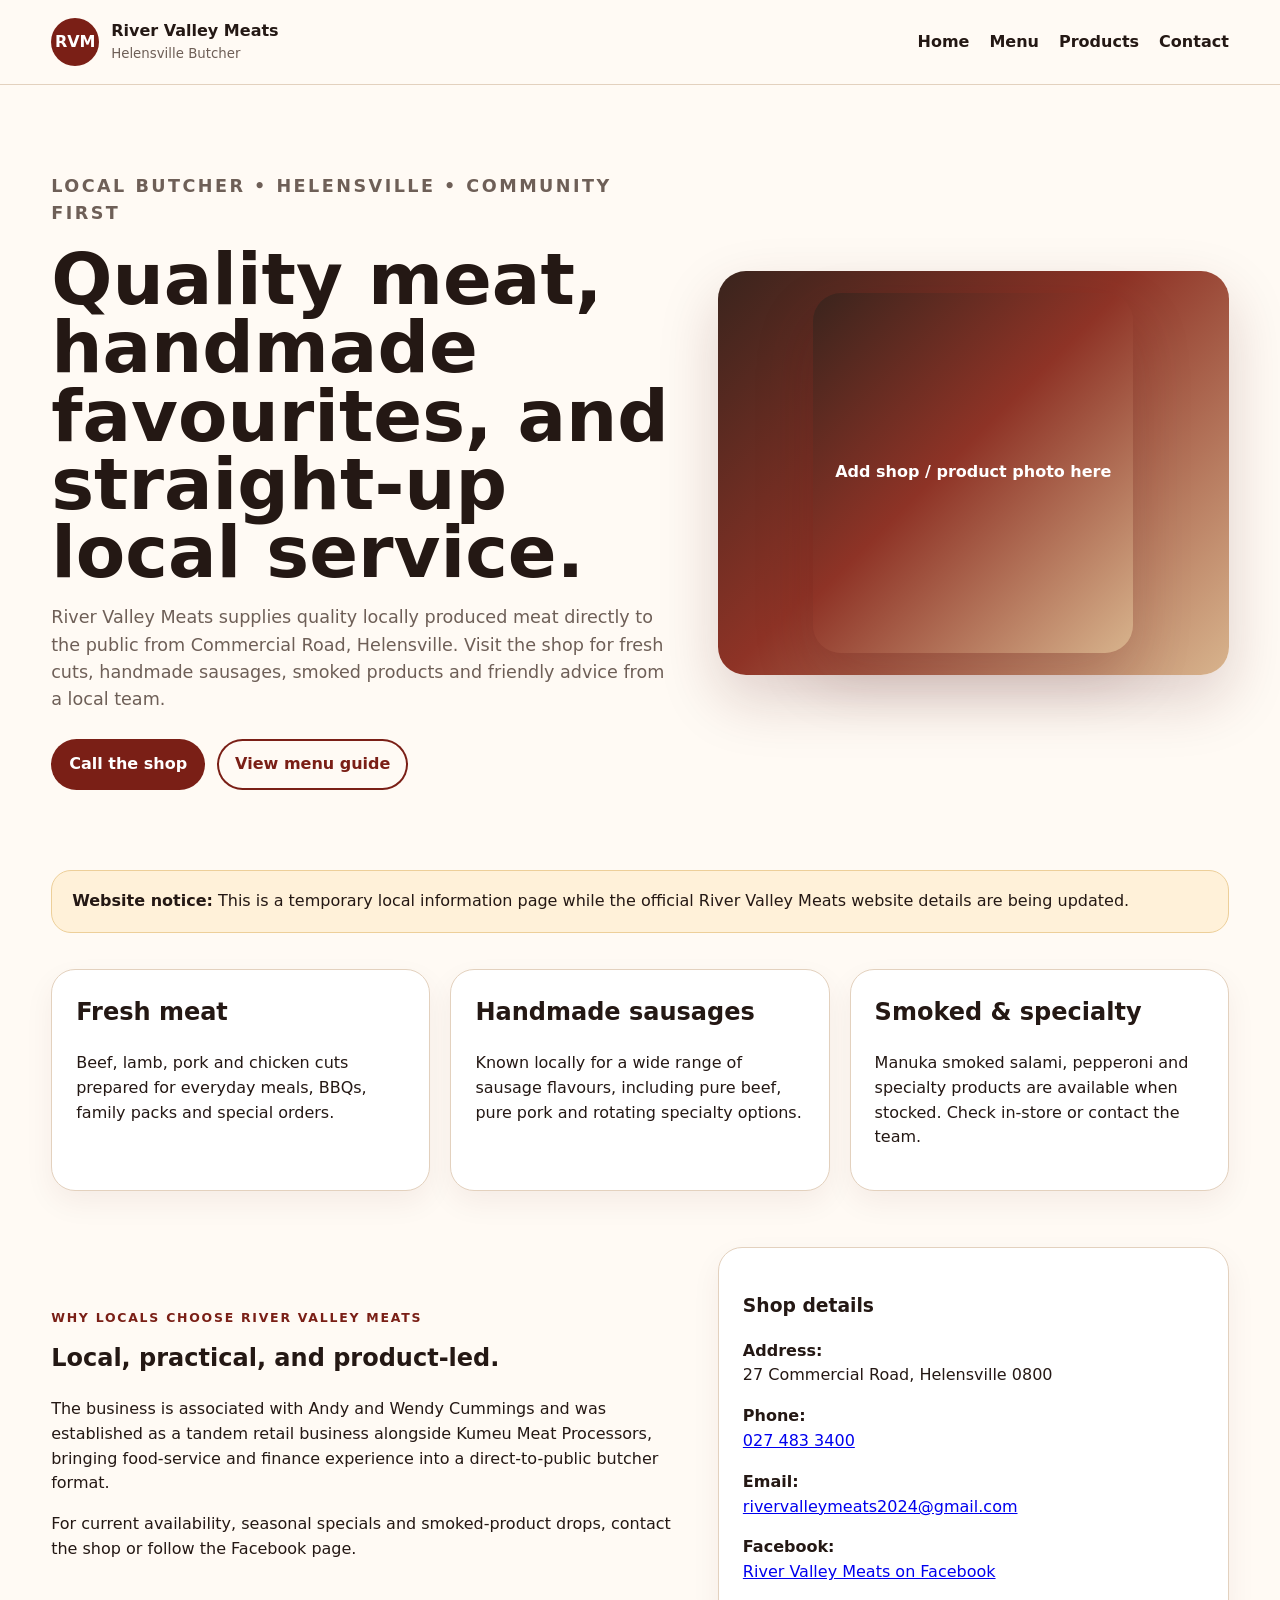
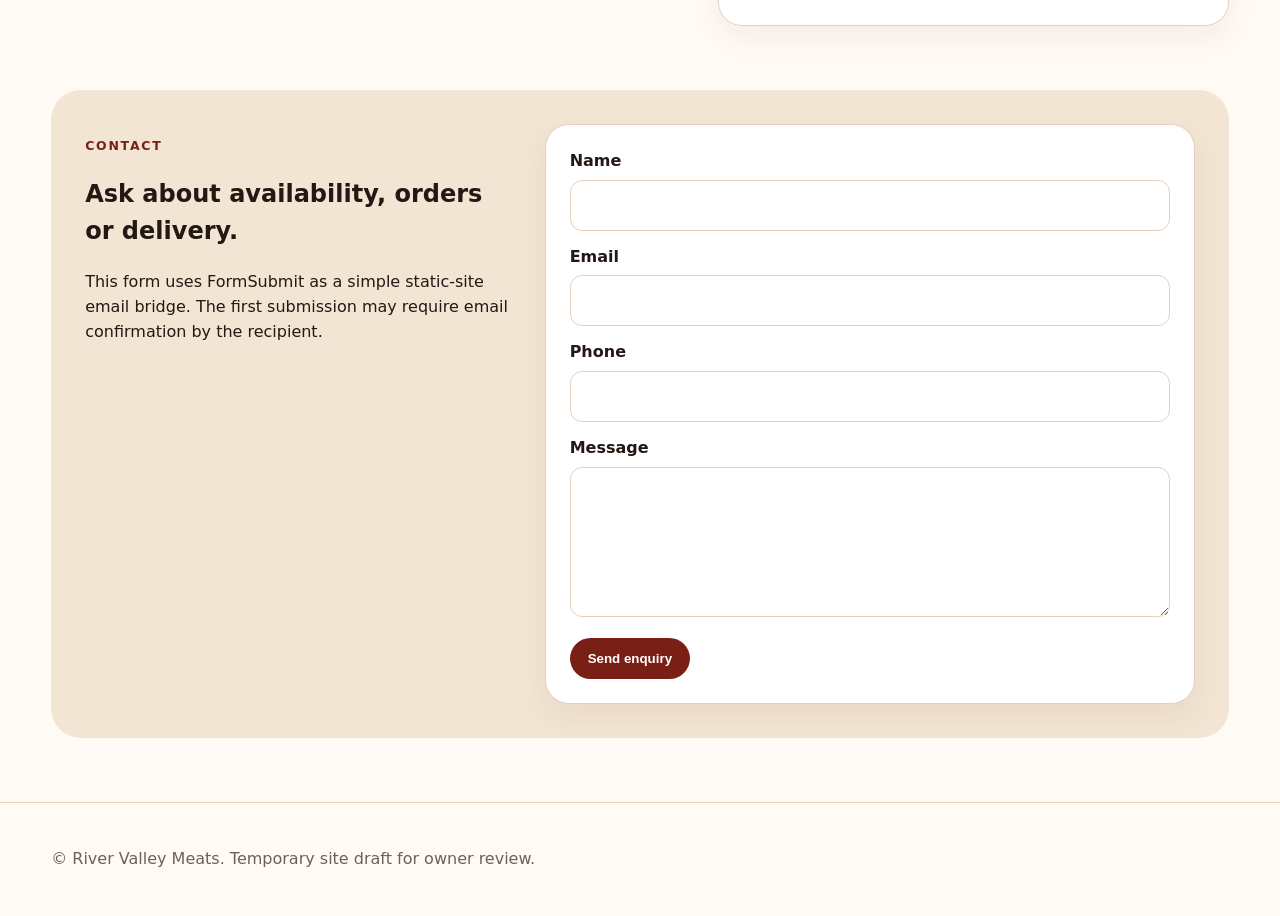
==== index.html @ f31d67fb "first commit" ====
<!doctype html>
<html lang="en-NZ">
<head>
  <meta charset="utf-8" />
  <meta name="viewport" content="width=device-width, initial-scale=1" />
  <title>River Valley Meats | Helensville Butcher</title>
  <meta name="description" content="River Valley Meats is a local Helensville butcher offering quality meat, handmade sausages, salami, smoked products and local service." />
  <link rel="stylesheet" href="styles.css" />
</head>
<body>
  <header class="site-header">
    <a class="brand" href="index.html">
      <span class="brand-mark">RVM</span>
      <span><strong>River Valley Meats</strong><small>Helensville Butcher</small></span>
    </a>
    <nav>
      <a href="index.html">Home</a>
      <a href="menu.html">Menu</a>
      <a href="products.html">Products</a>
      <a href="#contact">Contact</a>
    </nav>
  </header>

  <main>
    <section class="hero">
      <div class="hero-copy">
        <p class="eyebrow">Local butcher • Helensville • Community first</p>
        <h1>Quality meat, handmade favourites, and straight-up local service.</h1>
        <p>River Valley Meats supplies quality locally produced meat directly to the public from Commercial Road, Helensville. Visit the shop for fresh cuts, handmade sausages, smoked products and friendly advice from a local team.</p>
        <div class="actions">
          <a class="button" href="tel:+64274833400">Call the shop</a>
          <a class="button secondary" href="menu.html">View menu guide</a>
        </div>
      </div>
      <div class="hero-card" aria-label="Butcher counter image placeholder">
        <div class="image-placeholder">Add shop / product photo here</div>
      </div>
    </section>

    <section class="notice">
      <strong>Website notice:</strong> This is a temporary local information page while the official River Valley Meats website details are being updated.
    </section>

    <section class="grid three">
      <article class="card">
        <h2>Fresh meat</h2>
        <p>Beef, lamb, pork and chicken cuts prepared for everyday meals, BBQs, family packs and special orders.</p>
      </article>
      <article class="card">
        <h2>Handmade sausages</h2>
        <p>Known locally for a wide range of sausage flavours, including pure beef, pure pork and rotating specialty options.</p>
      </article>
      <article class="card">
        <h2>Smoked & specialty</h2>
        <p>Manuka smoked salami, pepperoni and specialty products are available when stocked. Check in-store or contact the team.</p>
      </article>
    </section>

    <section class="split">
      <div>
        <p class="eyebrow">Why locals choose River Valley Meats</p>
        <h2>Local, practical, and product-led.</h2>
        <p>The business is associated with Andy and Wendy Cummings and was established as a tandem retail business alongside Kumeu Meat Processors, bringing food-service and finance experience into a direct-to-public butcher format.</p>
        <p>For current availability, seasonal specials and smoked-product drops, contact the shop or follow the Facebook page.</p>
      </div>
      <div class="info-box">
        <h3>Shop details</h3>
        <p><strong>Address:</strong><br />27 Commercial Road, Helensville 0800</p>
        <p><strong>Phone:</strong><br /><a href="tel:+64274833400">027 483 3400</a></p>
        <p><strong>Email:</strong><br /><a href="mailto:rivervalleymeats2024@gmail.com">rivervalleymeats2024@gmail.com</a></p>
        <p><strong>Facebook:</strong><br /><a href="https://www.facebook.com/rivervalleymeats/">River Valley Meats on Facebook</a></p>
      </div>
    </section>

    <section id="contact" class="contact-section">
      <div>
        <p class="eyebrow">Contact</p>
        <h2>Ask about availability, orders or delivery.</h2>
        <p>This form uses FormSubmit as a simple static-site email bridge. The first submission may require email confirmation by the recipient.</p>
      </div>
      <form action="https://formsubmit.co/rivervalleymeats2024@gmail.com" method="POST" class="contact-form">
        <input type="hidden" name="_subject" value="River Valley Meats website enquiry" />
        <input type="hidden" name="_captcha" value="false" />
        <label>Name<input name="name" required /></label>
        <label>Email<input type="email" name="email" required /></label>
        <label>Phone<input name="phone" /></label>
        <label>Message<textarea name="message" rows="5" required></textarea></label>
        <button class="button" type="submit">Send enquiry</button>
      </form>
    </section>
  </main>

  <footer>
    <p>© River Valley Meats. Temporary site draft for owner review.</p>
  </footer>
</body>
</html>
---- styles.css ----
:root{--ink:#241814;--muted:#6e5f57;--paper:#fffaf4;--cream:#f2e5d4;--brand:#7a1f16;--brand-dark:#4f130e;--line:#e3d1be}*{box-sizing:border-box}body{margin:0;font-family:Inter,system-ui,-apple-system,Segoe UI,sans-serif;background:var(--paper);color:var(--ink);line-height:1.55}.site-header{display:flex;justify-content:space-between;align-items:center;padding:18px clamp(18px,4vw,54px);border-bottom:1px solid var(--line);background:rgba(255,250,244,.94);position:sticky;top:0;z-index:10}.brand{display:flex;gap:12px;align-items:center;color:inherit;text-decoration:none}.brand small{display:block;color:var(--muted)}.brand-mark{display:grid;place-items:center;width:48px;height:48px;border-radius:50%;background:var(--brand);color:white;font-weight:800}nav{display:flex;gap:20px;flex-wrap:wrap}nav a{color:var(--ink);text-decoration:none;font-weight:650}main{padding:0 clamp(18px,4vw,54px)}.hero{display:grid;grid-template-columns:1.1fr .9fr;gap:42px;align-items:center;padding:70px 0}.hero h1,.page-head h1{font-size:clamp(38px,7vw,72px);line-height:.95;margin:12px 0}.hero p,.page-head p{font-size:1.1rem;color:var(--muted);max-width:720px}.eyebrow{letter-spacing:.14em;text-transform:uppercase;color:var(--brand);font-weight:800;font-size:.78rem}.actions{display:flex;gap:12px;flex-wrap:wrap;margin-top:26px}.button{display:inline-flex;align-items:center;justify-content:center;padding:13px 18px;border-radius:999px;background:var(--brand);color:white;text-decoration:none;font-weight:800;border:0;cursor:pointer}.button.secondary{background:transparent;color:var(--brand);box-shadow:inset 0 0 0 2px var(--brand)}.hero-card,.image-placeholder{min-height:360px;border-radius:28px;background:linear-gradient(135deg,#3a241d,#8e3326 45%,#d8b48d);display:grid;place-items:center;color:white;text-align:center;font-weight:800;padding:22px;box-shadow:0 25px 60px rgba(79,19,14,.18)}.image-placeholder.small{min-height:260px}.notice{background:#fff1d9;border:1px solid #edcf99;border-radius:20px;padding:18px 20px;margin:10px 0 36px}.grid{display:grid;gap:20px;margin:36px 0}.grid.three{grid-template-columns:repeat(3,1fr)}.grid.two{grid-template-columns:repeat(2,1fr)}.card,.info-box,.contact-form{background:#fff;border:1px solid var(--line);border-radius:24px;padding:24px;box-shadow:0 12px 30px rgba(79,19,14,.06)}.card h2,.split h2{margin-top:0}.split{display:grid;grid-template-columns:1fr .8fr;gap:28px;align-items:center;margin:56px 0}.split.reverse{grid-template-columns:.8fr 1fr}.split.reverse div:first-child{order:2}.page-head{padding:58px 0 24px}.contact-section{display:grid;grid-template-columns:.8fr 1.2fr;gap:26px;margin:64px 0;padding:34px;border-radius:30px;background:var(--cream)}label{display:block;font-weight:700;margin-bottom:14px}input,textarea{width:100%;margin-top:6px;padding:12px;border:1px solid var(--line);border-radius:12px;font:inherit}footer{padding:28px clamp(18px,4vw,54px);border-top:1px solid var(--line);color:var(--muted)}ul{padding-left:22px}@media(max-width:800px){.site-header,.hero,.split,.contact-section{display:block}nav{margin-top:14px}.hero{padding:38px 0}.grid.three,.grid.two{grid-template-columns:1fr}.hero-card{margin-top:28px}.split.reverse div:first-child{order:initial}}
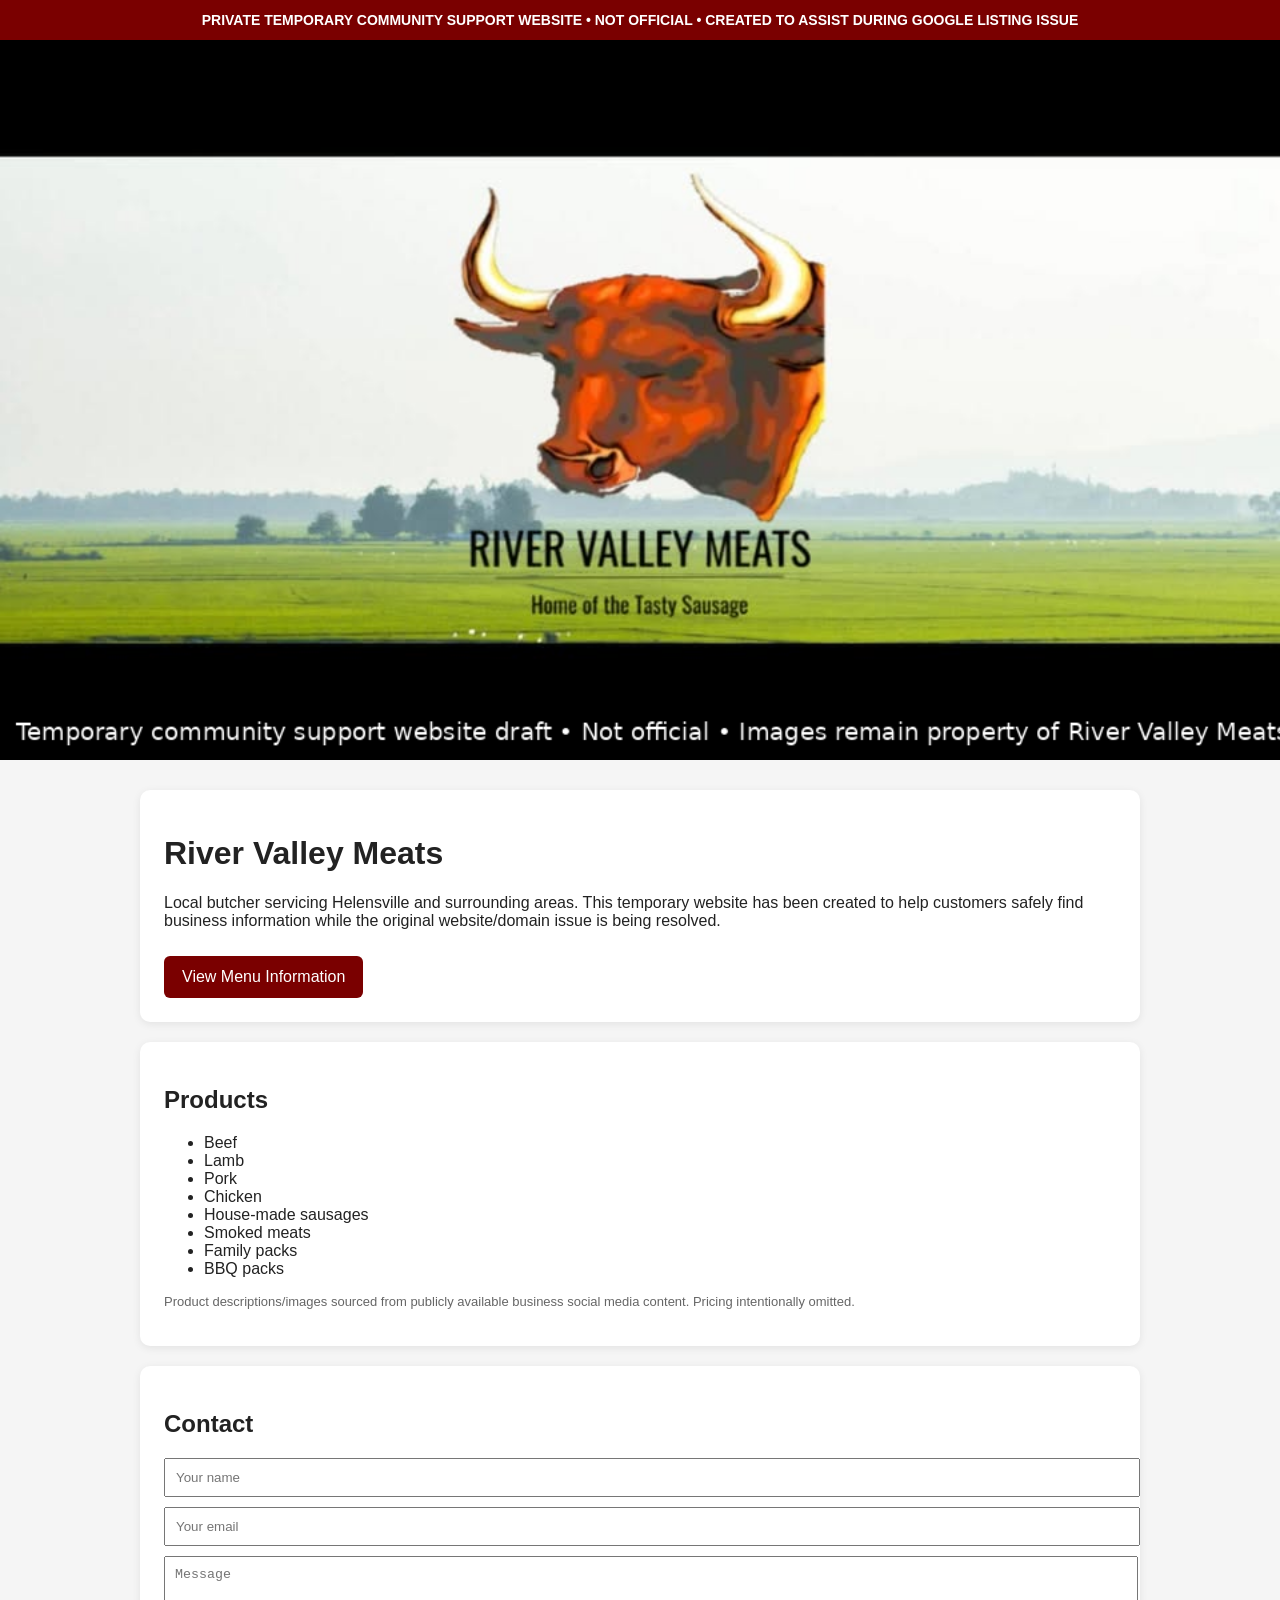
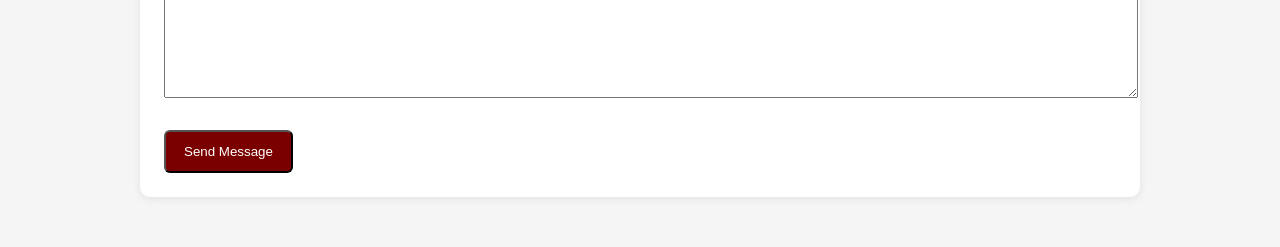
==== commit cf11ea57: "update1" ====
--- a/index.html
+++ b/index.html
@@ -1,97 +1,75 @@
-<!doctype html>
-<html lang="en-NZ">
+
+<!DOCTYPE html>
+<html lang="en">
 <head>
-  <meta charset="utf-8" />
-  <meta name="viewport" content="width=device-width, initial-scale=1" />
-  <title>River Valley Meats | Helensville Butcher</title>
-  <meta name="description" content="River Valley Meats is a local Helensville butcher offering quality meat, handmade sausages, salami, smoked products and local service." />
-  <link rel="stylesheet" href="styles.css" />
+<meta charset="UTF-8">
+<meta name="viewport" content="width=device-width, initial-scale=1.0">
+<title>River Valley Meats</title>
+<style>
+body{margin:0;font-family:Arial,sans-serif;background:#f5f5f5;color:#222;}
+.top-banner{background:#7a0000;color:#fff;padding:12px;text-align:center;font-size:14px;font-weight:bold;}
+.hero img{width:100%;display:block;}
+.container{max-width:1000px;margin:auto;padding:30px 20px;}
+.card{background:#fff;padding:24px;margin-bottom:20px;border-radius:10px;box-shadow:0 2px 8px rgba(0,0,0,0.08);}
+.button{display:inline-block;background:#7a0000;color:#fff;padding:12px 18px;border-radius:6px;text-decoration:none;margin-top:10px;}
+.small{font-size:13px;color:#666;}
+</style>
 </head>
 <body>
-  <header class="site-header">
-    <a class="brand" href="index.html">
-      <span class="brand-mark">RVM</span>
-      <span><strong>River Valley Meats</strong><small>Helensville Butcher</small></span>
-    </a>
-    <nav>
-      <a href="index.html">Home</a>
-      <a href="menu.html">Menu</a>
-      <a href="products.html">Products</a>
-      <a href="#contact">Contact</a>
-    </nav>
-  </header>
 
-  <main>
-    <section class="hero">
-      <div class="hero-copy">
-        <p class="eyebrow">Local butcher • Helensville • Community first</p>
-        <h1>Quality meat, handmade favourites, and straight-up local service.</h1>
-        <p>River Valley Meats supplies quality locally produced meat directly to the public from Commercial Road, Helensville. Visit the shop for fresh cuts, handmade sausages, smoked products and friendly advice from a local team.</p>
-        <div class="actions">
-          <a class="button" href="tel:+64274833400">Call the shop</a>
-          <a class="button secondary" href="menu.html">View menu guide</a>
-        </div>
-      </div>
-      <div class="hero-card" aria-label="Butcher counter image placeholder">
-        <div class="image-placeholder">Add shop / product photo here</div>
-      </div>
-    </section>
+<div class="top-banner">
+PRIVATE TEMPORARY COMMUNITY SUPPORT WEBSITE • NOT OFFICIAL • CREATED TO ASSIST DURING GOOGLE LISTING ISSUE
+</div>
 
-    <section class="notice">
-      <strong>Website notice:</strong> This is a temporary local information page while the official River Valley Meats website details are being updated.
-    </section>
+<div class="hero">
+<img src="hero-disclaimer.png" alt="River Valley Meats">
+</div>
 
-    <section class="grid three">
-      <article class="card">
-        <h2>Fresh meat</h2>
-        <p>Beef, lamb, pork and chicken cuts prepared for everyday meals, BBQs, family packs and special orders.</p>
-      </article>
-      <article class="card">
-        <h2>Handmade sausages</h2>
-        <p>Known locally for a wide range of sausage flavours, including pure beef, pure pork and rotating specialty options.</p>
-      </article>
-      <article class="card">
-        <h2>Smoked & specialty</h2>
-        <p>Manuka smoked salami, pepperoni and specialty products are available when stocked. Check in-store or contact the team.</p>
-      </article>
-    </section>
+<div class="container">
 
-    <section class="split">
-      <div>
-        <p class="eyebrow">Why locals choose River Valley Meats</p>
-        <h2>Local, practical, and product-led.</h2>
-        <p>The business is associated with Andy and Wendy Cummings and was established as a tandem retail business alongside Kumeu Meat Processors, bringing food-service and finance experience into a direct-to-public butcher format.</p>
-        <p>For current availability, seasonal specials and smoked-product drops, contact the shop or follow the Facebook page.</p>
-      </div>
-      <div class="info-box">
-        <h3>Shop details</h3>
-        <p><strong>Address:</strong><br />27 Commercial Road, Helensville 0800</p>
-        <p><strong>Phone:</strong><br /><a href="tel:+64274833400">027 483 3400</a></p>
-        <p><strong>Email:</strong><br /><a href="mailto:rivervalleymeats2024@gmail.com">rivervalleymeats2024@gmail.com</a></p>
-        <p><strong>Facebook:</strong><br /><a href="https://www.facebook.com/rivervalleymeats/">River Valley Meats on Facebook</a></p>
-      </div>
-    </section>
+<div class="card">
+<h1>River Valley Meats</h1>
+<p>
+Local butcher servicing Helensville and surrounding areas.
+This temporary website has been created to help customers safely find business information while the original website/domain issue is being resolved.
+</p>
 
-    <section id="contact" class="contact-section">
-      <div>
-        <p class="eyebrow">Contact</p>
-        <h2>Ask about availability, orders or delivery.</h2>
-        <p>This form uses FormSubmit as a simple static-site email bridge. The first submission may require email confirmation by the recipient.</p>
-      </div>
-      <form action="https://formsubmit.co/rivervalleymeats2024@gmail.com" method="POST" class="contact-form">
-        <input type="hidden" name="_subject" value="River Valley Meats website enquiry" />
-        <input type="hidden" name="_captcha" value="false" />
-        <label>Name<input name="name" required /></label>
-        <label>Email<input type="email" name="email" required /></label>
-        <label>Phone<input name="phone" /></label>
-        <label>Message<textarea name="message" rows="5" required></textarea></label>
-        <button class="button" type="submit">Send enquiry</button>
-      </form>
-    </section>
-  </main>
+<a class="button" href="menu.html">View Menu Information</a>
+</div>
 
-  <footer>
-    <p>© River Valley Meats. Temporary site draft for owner review.</p>
-  </footer>
+<div class="card">
+<h2>Products</h2>
+<ul>
+<li>Beef</li>
+<li>Lamb</li>
+<li>Pork</li>
+<li>Chicken</li>
+<li>House-made sausages</li>
+<li>Smoked meats</li>
+<li>Family packs</li>
+<li>BBQ packs</li>
+</ul>
+
+<p class="small">
+Product descriptions/images sourced from publicly available business social media content. Pricing intentionally omitted.
+</p>
+</div>
+
+<div class="card">
+<h2>Contact</h2>
+
+<form action="https://formsubmit.co/rivervalleymeats2024@gmail.com" method="POST">
+<input type="hidden" name="_subject" value="River Valley Meats Website Enquiry">
+<input type="text" name="name" placeholder="Your name" required style="width:100%;padding:10px;margin-bottom:10px;">
+<input type="email" name="email" placeholder="Your email" required style="width:100%;padding:10px;margin-bottom:10px;">
+<textarea name="message" placeholder="Message" required style="width:100%;padding:10px;height:120px;"></textarea>
+<br><br>
+<button class="button" type="submit">Send Message</button>
+</form>
+
+</div>
+
+</div>
+
 </body>
 </html>
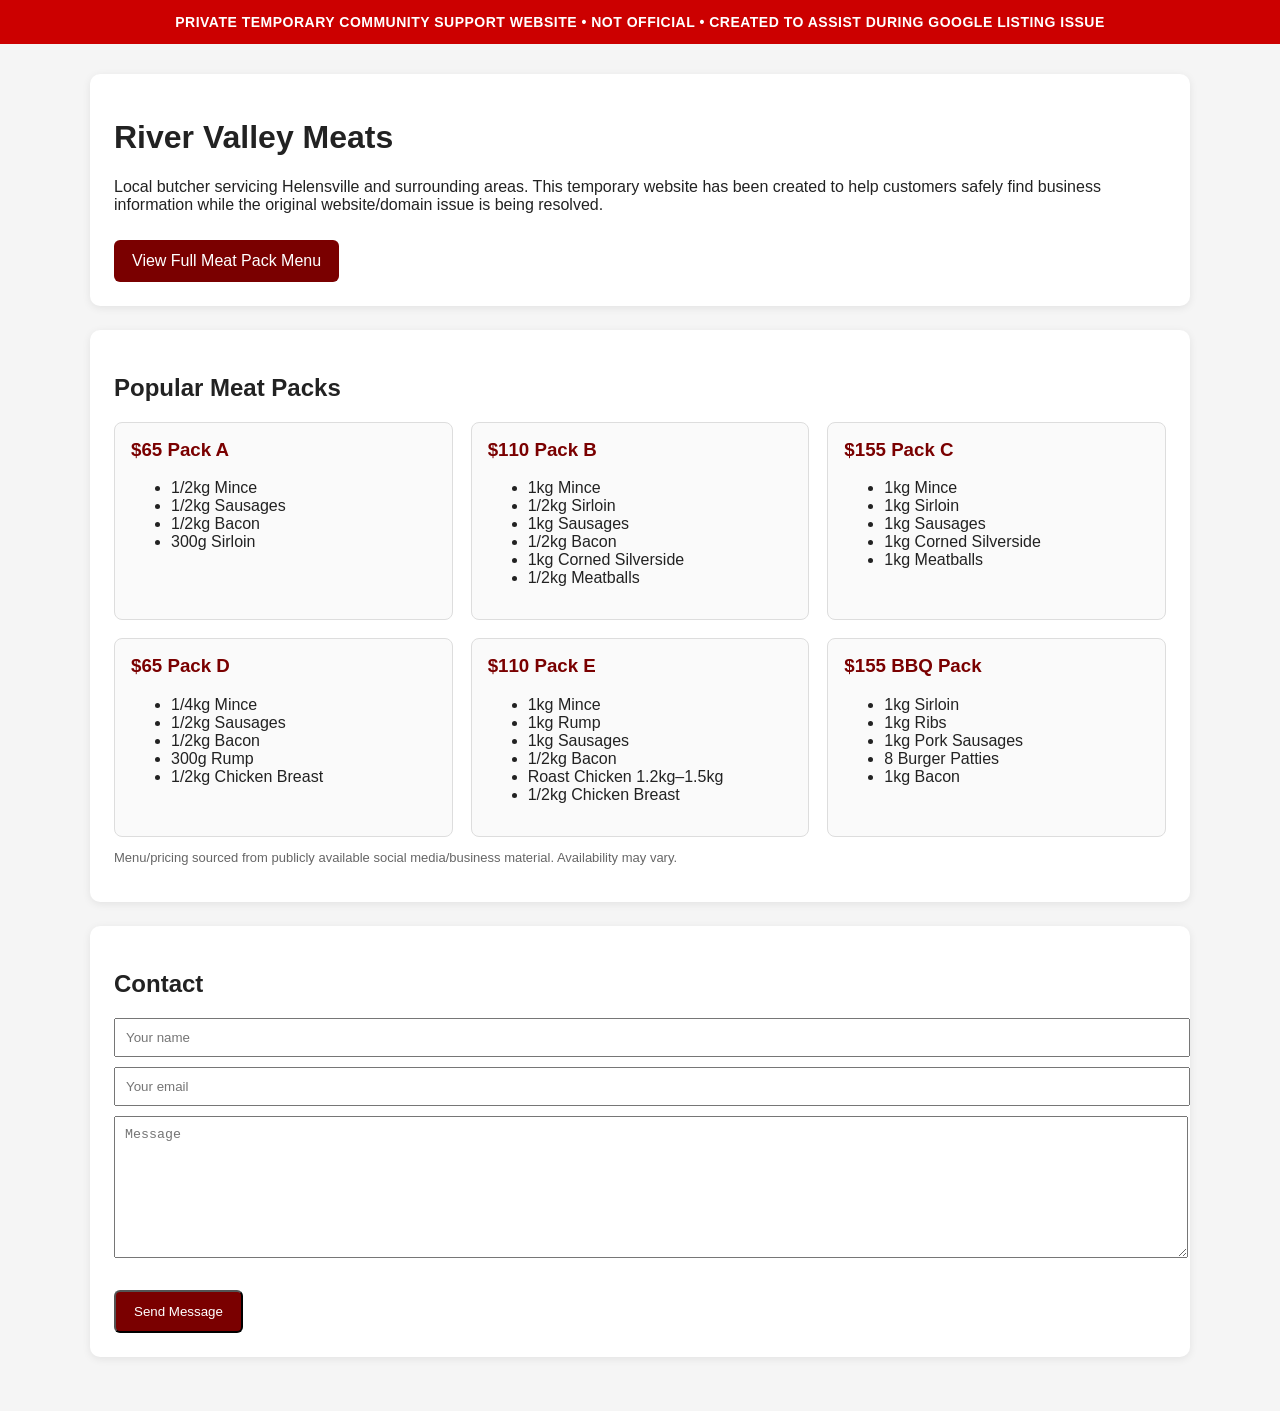
==== commit ec12ca52: "Wire contact form to Supabase Edge Function" ====
--- a/index.html
+++ b/index.html
@@ -7,12 +7,52 @@
 <title>River Valley Meats</title>
 <style>
 body{margin:0;font-family:Arial,sans-serif;background:#f5f5f5;color:#222;}
-.top-banner{background:#7a0000;color:#fff;padding:12px;text-align:center;font-size:14px;font-weight:bold;}
+.top-banner{
+background:#cc0000;
+color:white;
+padding:14px;
+text-align:center;
+font-size:14px;
+font-weight:bold;
+letter-spacing:0.5px;
+}
 .hero img{width:100%;display:block;}
-.container{max-width:1000px;margin:auto;padding:30px 20px;}
-.card{background:#fff;padding:24px;margin-bottom:20px;border-radius:10px;box-shadow:0 2px 8px rgba(0,0,0,0.08);}
-.button{display:inline-block;background:#7a0000;color:#fff;padding:12px 18px;border-radius:6px;text-decoration:none;margin-top:10px;}
-.small{font-size:13px;color:#666;}
+.container{max-width:1100px;margin:auto;padding:30px 20px;}
+.card{
+background:white;
+padding:24px;
+margin-bottom:24px;
+border-radius:10px;
+box-shadow:0 2px 8px rgba(0,0,0,0.08);
+}
+.button{
+display:inline-block;
+background:#7a0000;
+color:white;
+padding:12px 18px;
+border-radius:6px;
+text-decoration:none;
+margin-top:10px;
+}
+.grid{
+display:grid;
+grid-template-columns:repeat(auto-fit,minmax(260px,1fr));
+gap:18px;
+}
+.pack{
+border:1px solid #ddd;
+border-radius:8px;
+padding:16px;
+background:#fafafa;
+}
+.pack h3{
+margin-top:0;
+color:#7a0000;
+}
+.small{
+font-size:13px;
+color:#666;
+}
 </style>
 </head>
 <body>
@@ -21,44 +61,103 @@
 PRIVATE TEMPORARY COMMUNITY SUPPORT WEBSITE • NOT OFFICIAL • CREATED TO ASSIST DURING GOOGLE LISTING ISSUE
 </div>
 
-<div class="hero">
-<img src="hero-disclaimer.png" alt="River Valley Meats">
-</div>
-
 <div class="container">
 
 <div class="card">
 <h1>River Valley Meats</h1>
+
 <p>
 Local butcher servicing Helensville and surrounding areas.
 This temporary website has been created to help customers safely find business information while the original website/domain issue is being resolved.
 </p>
 
-<a class="button" href="menu.html">View Menu Information</a>
+<a class="button" href="menu.html">View Full Meat Pack Menu</a>
 </div>
 
 <div class="card">
-<h2>Products</h2>
+<h2>Popular Meat Packs</h2>
+
+<div class="grid">
+
+<div class="pack">
+<h3>$65 Pack A</h3>
 <ul>
-<li>Beef</li>
-<li>Lamb</li>
-<li>Pork</li>
-<li>Chicken</li>
-<li>House-made sausages</li>
-<li>Smoked meats</li>
-<li>Family packs</li>
-<li>BBQ packs</li>
+<li>1/2kg Mince</li>
+<li>1/2kg Sausages</li>
+<li>1/2kg Bacon</li>
+<li>300g Sirloin</li>
 </ul>
+</div>
+
+<div class="pack">
+<h3>$110 Pack B</h3>
+<ul>
+<li>1kg Mince</li>
+<li>1/2kg Sirloin</li>
+<li>1kg Sausages</li>
+<li>1/2kg Bacon</li>
+<li>1kg Corned Silverside</li>
+<li>1/2kg Meatballs</li>
+</ul>
+</div>
+
+<div class="pack">
+<h3>$155 Pack C</h3>
+<ul>
+<li>1kg Mince</li>
+<li>1kg Sirloin</li>
+<li>1kg Sausages</li>
+<li>1kg Corned Silverside</li>
+<li>1kg Meatballs</li>
+</ul>
+</div>
+
+<div class="pack">
+<h3>$65 Pack D</h3>
+<ul>
+<li>1/4kg Mince</li>
+<li>1/2kg Sausages</li>
+<li>1/2kg Bacon</li>
+<li>300g Rump</li>
+<li>1/2kg Chicken Breast</li>
+</ul>
+</div>
+
+<div class="pack">
+<h3>$110 Pack E</h3>
+<ul>
+<li>1kg Mince</li>
+<li>1kg Rump</li>
+<li>1kg Sausages</li>
+<li>1/2kg Bacon</li>
+<li>Roast Chicken 1.2kg–1.5kg</li>
+<li>1/2kg Chicken Breast</li>
+</ul>
+</div>
+
+<div class="pack">
+<h3>$155 BBQ Pack</h3>
+<ul>
+<li>1kg Sirloin</li>
+<li>1kg Ribs</li>
+<li>1kg Pork Sausages</li>
+<li>8 Burger Patties</li>
+<li>1kg Bacon</li>
+</ul>
+</div>
+
+</div>
 
 <p class="small">
-Product descriptions/images sourced from publicly available business social media content. Pricing intentionally omitted.
+Menu/pricing sourced from publicly available social media/business material. Availability may vary.
 </p>
+
 </div>
 
 <div class="card">
 <h2>Contact</h2>
 
-<form action="https://formsubmit.co/rivervalleymeats2024@gmail.com" method="POST">
+<form action="https://formsubmit.co/mike@mgrnz.com" method="POST">
 <input type="hidden" name="_subject" value="River Valley Meats Website Enquiry">
 <input type="text" name="name" placeholder="Your name" required style="width:100%;padding:10px;margin-bottom:10px;">
 <input type="email" name="email" placeholder="Your email" required style="width:100%;padding:10px;margin-bottom:10px;">
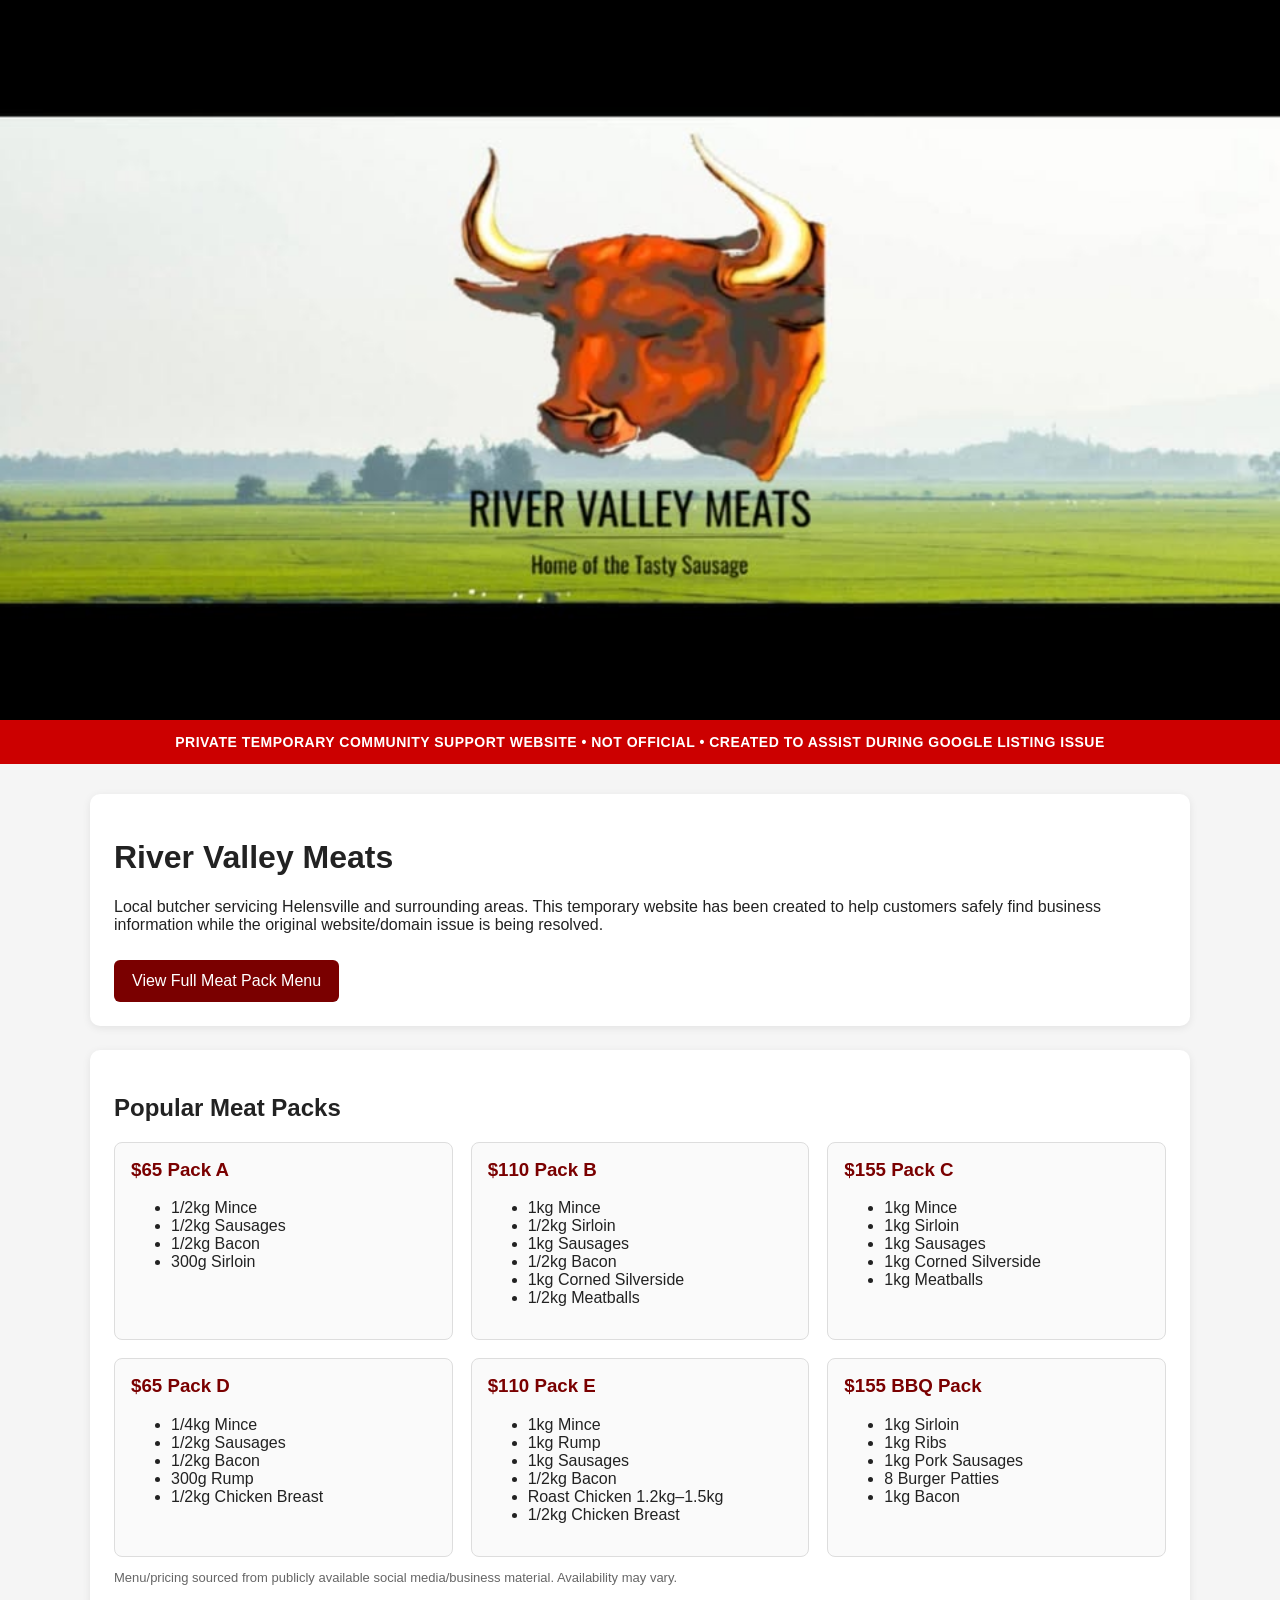
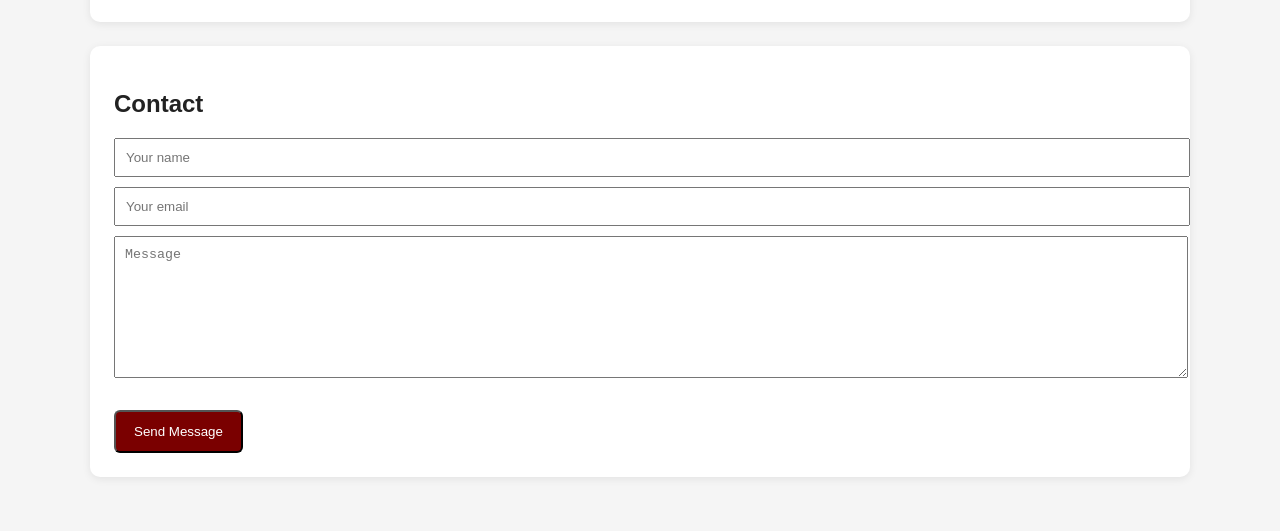
==== commit f997b214: "Restore hero logo image" ====
--- a/index.html
+++ b/index.html
@@ -1,6 +1,8 @@
 
 <!DOCTYPE html>
-<html lang="en">
+<div class="hero">
+  <img src="hero-disclaimer.png" alt="River Valley Meats">
+</div><html lang="en">
 <head>
 <meta charset="UTF-8">
 <meta name="viewport" content="width=device-width, initial-scale=1.0">
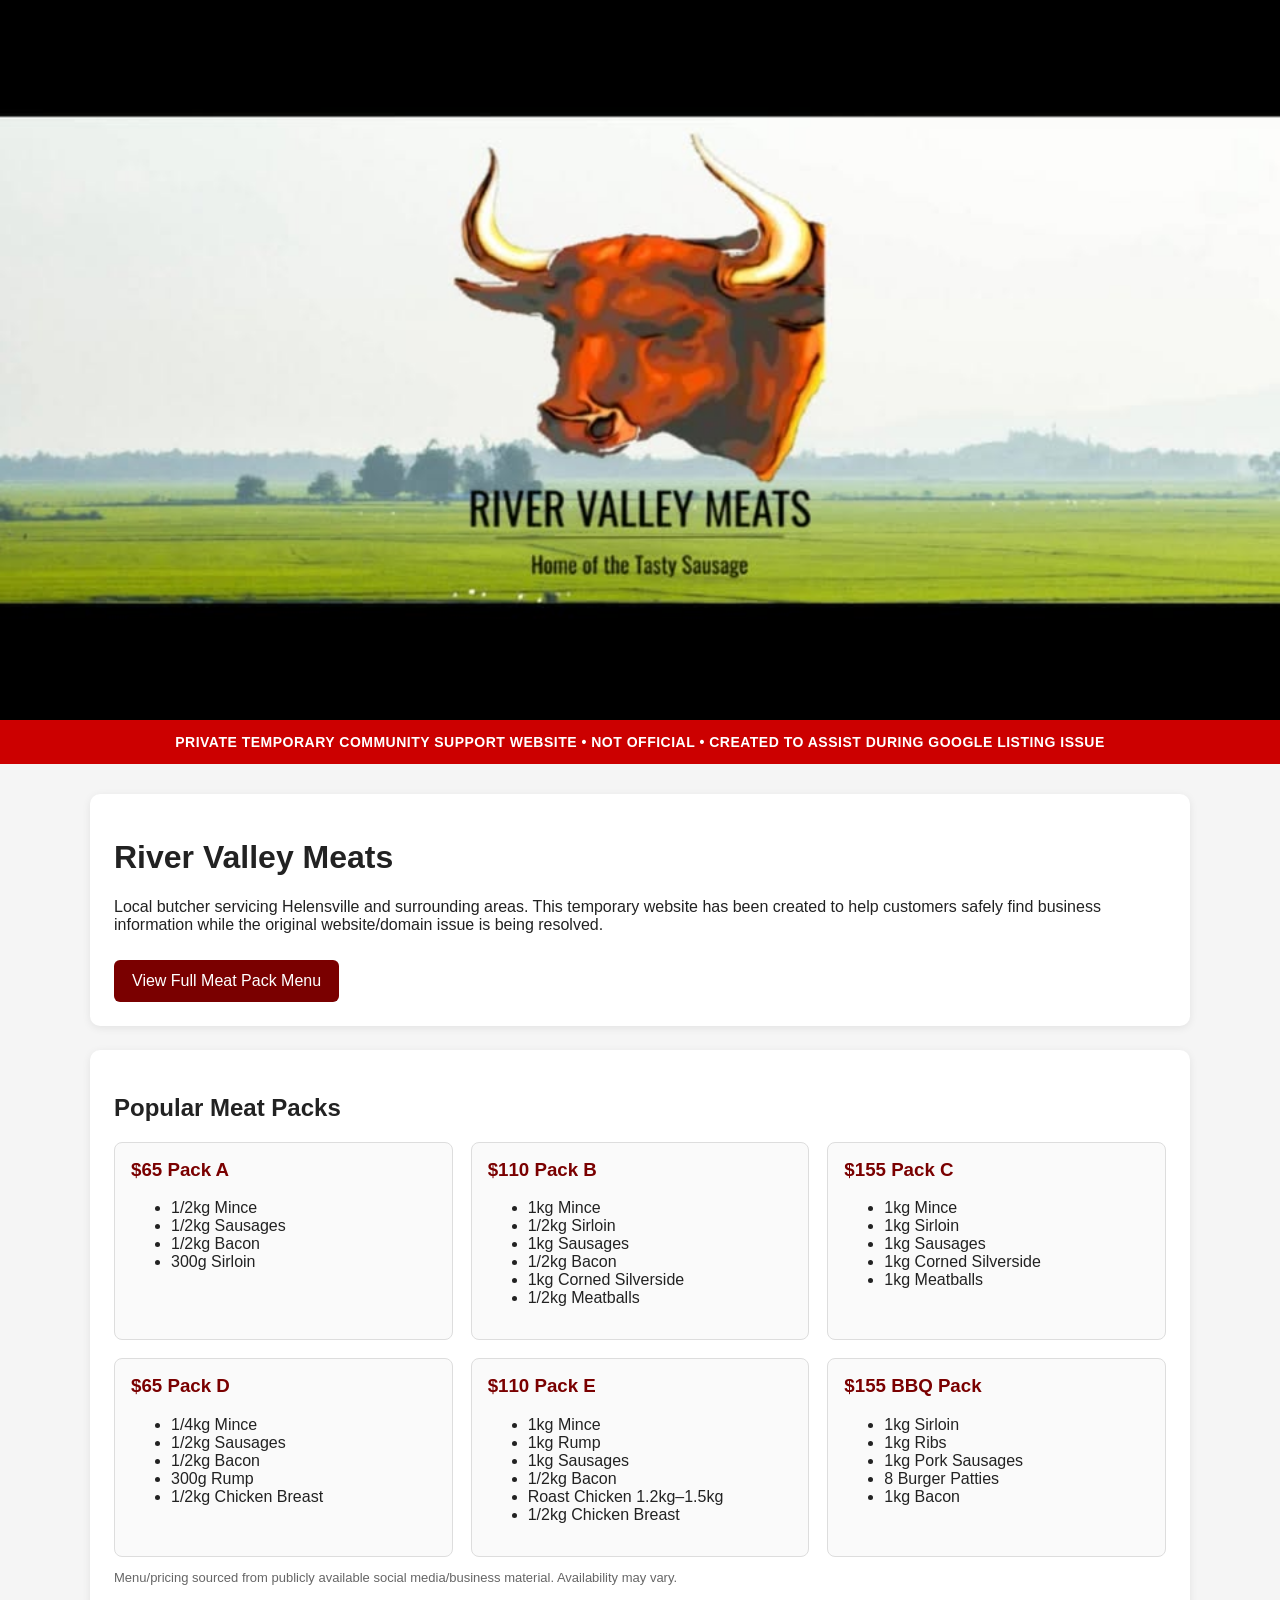
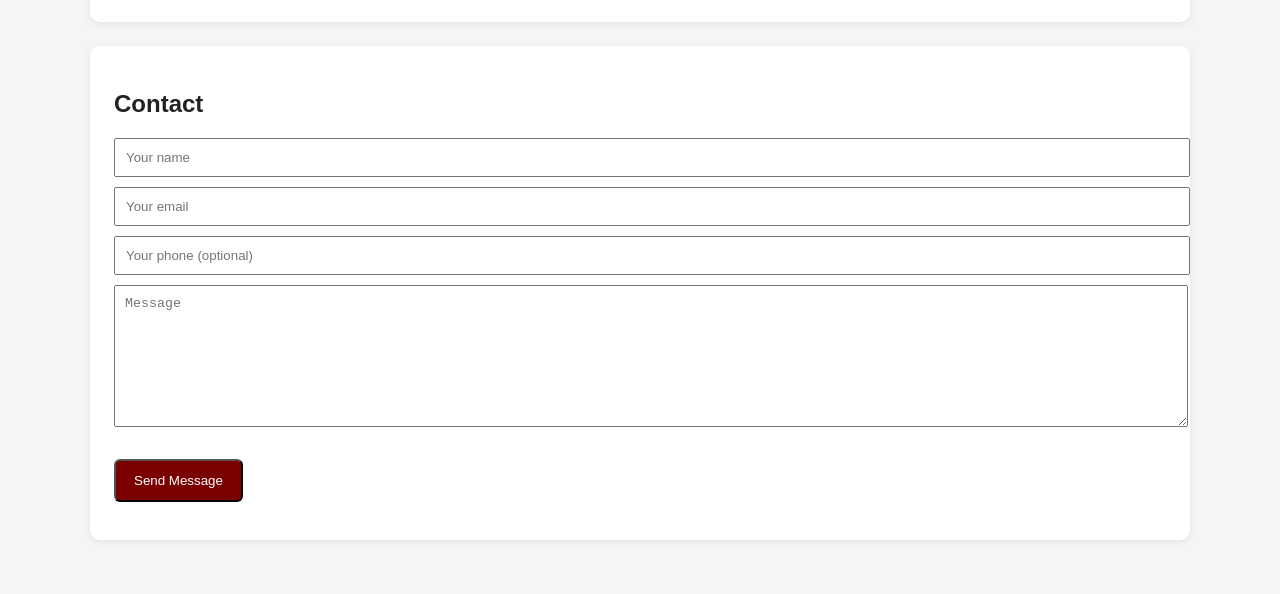
==== commit e42ca8e4: "Use Supabase contact form" ====
--- a/index.html
+++ b/index.html
@@ -55,6 +55,16 @@
 font-size:13px;
 color:#666;
 }
+.form-status{
+font-size:14px;
+margin-top:12px;
+}
+.form-status.success{
+color:#146c2e;
+}
+.form-status.error{
+color:#b00020;
+}
 </style>
 </head>
 <body>
@@ -159,18 +169,68 @@
 <div class="card">
 <h2>Contact</h2>
 
-<form action="https://formsubmit.co/mike@mgrnz.com" method="POST">
-<input type="hidden" name="_subject" value="River Valley Meats Website Enquiry">
+<form id="contact-form">
 <input type="text" name="name" placeholder="Your name" required style="width:100%;padding:10px;margin-bottom:10px;">
 <input type="email" name="email" placeholder="Your email" required style="width:100%;padding:10px;margin-bottom:10px;">
+<input type="tel" name="phone" placeholder="Your phone (optional)" style="width:100%;padding:10px;margin-bottom:10px;">
 <textarea name="message" placeholder="Message" required style="width:100%;padding:10px;height:120px;"></textarea>
 <br><br>
 <button class="button" type="submit">Send Message</button>
+<p id="contact-status" class="form-status" aria-live="polite"></p>
 </form>
 
 </div>
 
 </div>
+
+<script>
+const contactForm = document.getElementById("contact-form");
+const contactStatus = document.getElementById("contact-status");
+const submitButton = contactForm.querySelector("button[type='submit']");
+const supabaseFunctionUrl = "https://jqfodlzcsgfocyuawzyx.supabase.co/functions/v1/rvm-contact-form";
+const supabaseAnonKey = "eyJhbGciOiJIUzI1NiIsInR5cCI6IkpXVCJ9.eyJpc3MiOiJzdXBhYmFzZSIsInJlZiI6ImpxZm9kbHpjc2dmb2N5dWF3enl4Iiwicm9sZSI6ImFub24iLCJpYXQiOjE3NjExNjEzNTUsImV4cCI6MjA3NjczNzM1NX0.LLdRTNerb3J6WxQUg3tXUbKt7wDhOpm--nSlWAhYYqA";
+
+contactForm.addEventListener("submit", async (event) => {
+event.preventDefault();
+
+const formData = new FormData(contactForm);
+const payload = {
+name: formData.get("name"),
+email: formData.get("email"),
+phone: formData.get("phone"),
+message: formData.get("message"),
+};
+
+contactStatus.textContent = "Sending...";
+contactStatus.className = "form-status";
+submitButton.disabled = true;
+
+try {
+const response = await fetch(supabaseFunctionUrl, {
+method: "POST",
+headers: {
+"Content-Type": "application/json",
+"apikey": supabaseAnonKey,
+"Authorization": `Bearer ${supabaseAnonKey}`,
+},
+body: JSON.stringify(payload),
+});
+
+if (!response.ok) {
+throw new Error("Unable to send message");
+}
+
+contactForm.reset();
+contactStatus.textContent = "Thanks, your enquiry has been sent.";
+contactStatus.className = "form-status success";
+} catch (error) {
+contactStatus.textContent = "Sorry, the message could not be sent. Please contact River Valley Meats directly.";
+contactStatus.className = "form-status error";
+} finally {
+submitButton.disabled = false;
+}
+});
+</script>
 
 </body>
 </html>
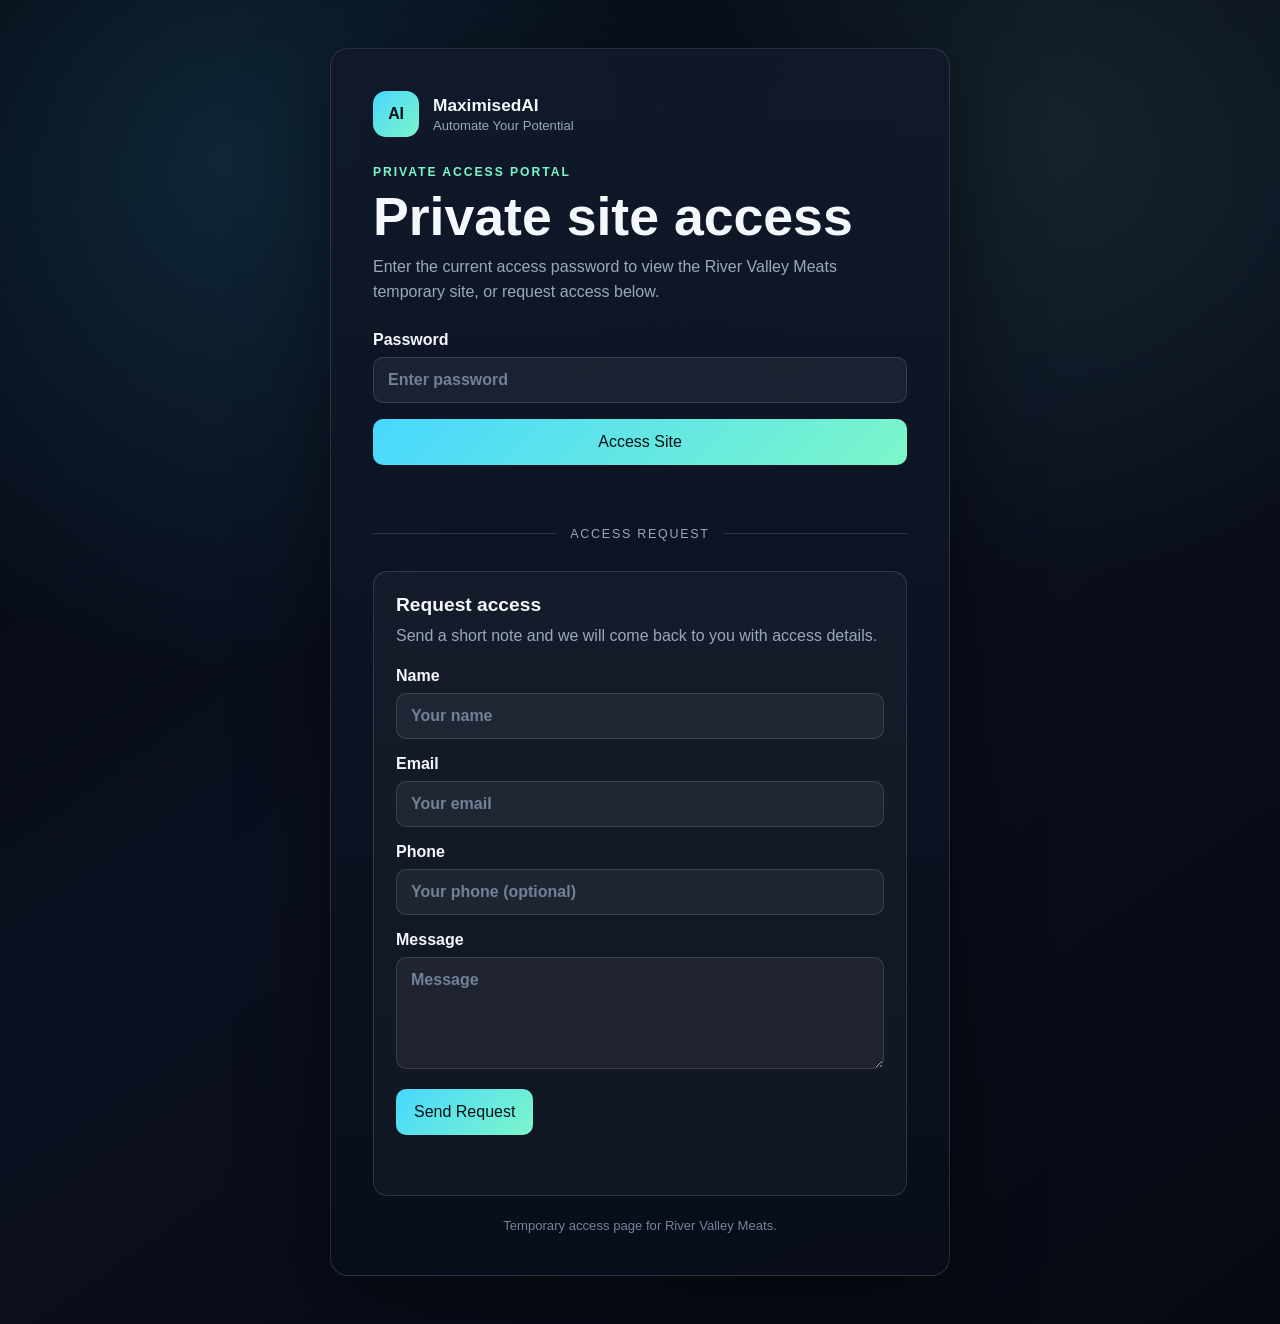
==== commit 38931e00: "password protect" ====
--- a/index.html
+++ b/index.html
@@ -1,14 +1,138 @@
-
 <!DOCTYPE html>
-<div class="hero">
-  <img src="hero-disclaimer.png" alt="River Valley Meats">
-</div><html lang="en">
+<html lang="en">
 <head>
 <meta charset="UTF-8">
 <meta name="viewport" content="width=device-width, initial-scale=1.0">
-<title>River Valley Meats</title>
+<title>Private Access Portal | River Valley Meats</title>
 <style>
-body{margin:0;font-family:Arial,sans-serif;background:#f5f5f5;color:#222;}
+:root{
+--gate-bg:#060914;
+--gate-panel:#0d1220;
+--gate-panel-strong:#11192a;
+--gate-text:#f4f7fb;
+--gate-muted:#9aa8bb;
+--gate-line:rgba(255,255,255,.13);
+--gate-accent:#48d7ff;
+--gate-accent-2:#7cf6c9;
+--gate-error:#ff8b94;
+--gate-success:#7cf6c9;
+--ink:#222;
+--muted:#666;
+--paper:#f5f5f5;
+--brand:#7a0000;
+}
+*{box-sizing:border-box}
+body{margin:0;font-family:Inter,Arial,sans-serif;background:var(--paper);color:var(--ink)}
+body.gate-active{background:
+radial-gradient(circle at 18% 12%,rgba(72,215,255,.14),transparent 32rem),
+radial-gradient(circle at 82% 10%,rgba(124,246,201,.09),transparent 28rem),
+linear-gradient(145deg,#040711 0%,#0b1020 48%,#070912 100%);
+color:var(--gate-text);
+min-height:100vh;
+}
+body.gate-active #site-content{display:none}
+body:not(.gate-active) #access-gate{display:none}
+.access-shell{
+min-height:100vh;
+display:grid;
+place-items:center;
+padding:clamp(20px,4vw,48px);
+}
+.access-card{
+width:min(100%,620px);
+background:linear-gradient(180deg,rgba(17,25,42,.94),rgba(9,14,27,.96));
+border:1px solid var(--gate-line);
+border-radius:18px;
+padding:clamp(24px,5vw,42px);
+box-shadow:0 24px 90px rgba(0,0,0,.48);
+}
+.access-brand{display:flex;align-items:center;gap:14px;margin-bottom:28px}
+.access-mark{
+display:grid;
+place-items:center;
+width:46px;
+height:46px;
+border-radius:13px;
+background:linear-gradient(135deg,var(--gate-accent),var(--gate-accent-2));
+color:#031018;
+font-weight:900;
+letter-spacing:-.02em;
+}
+.access-brand strong{display:block;font-size:1.08rem}
+.access-brand span{display:block;color:var(--gate-muted);font-size:.82rem;margin-top:2px}
+.access-eyebrow{
+margin:0 0 10px;
+color:var(--gate-accent-2);
+font-size:.76rem;
+font-weight:800;
+letter-spacing:.16em;
+text-transform:uppercase;
+}
+.access-card h1{margin:0 0 10px;font-size:clamp(2rem,7vw,3.35rem);line-height:1.02;letter-spacing:0}
+.access-intro{margin:0 0 26px;color:var(--gate-muted);font-size:1rem;line-height:1.6}
+.access-form label,.contact-form label{display:block;font-weight:750;margin-bottom:16px;color:var(--gate-text)}
+.access-form input,.contact-form input,.contact-form textarea{
+width:100%;
+margin-top:8px;
+padding:13px 14px;
+border-radius:10px;
+border:1px solid var(--gate-line);
+background:rgba(255,255,255,.055);
+color:var(--gate-text);
+font:inherit;
+outline:none;
+transition:border-color .2s ease,box-shadow .2s ease,background .2s ease;
+}
+.access-form input:focus,.contact-form input:focus,.contact-form textarea:focus{
+border-color:rgba(72,215,255,.8);
+box-shadow:0 0 0 4px rgba(72,215,255,.12);
+background:rgba(255,255,255,.075);
+}
+.access-form input::placeholder,.contact-form input::placeholder,.contact-form textarea::placeholder{color:#718198}
+.button{
+display:inline-flex;
+align-items:center;
+justify-content:center;
+gap:8px;
+width:auto;
+min-height:46px;
+padding:12px 18px;
+border:0;
+border-radius:10px;
+background:linear-gradient(135deg,var(--gate-accent),var(--gate-accent-2));
+color:#031018;
+font-weight:850;
+font:inherit;
+text-decoration:none;
+cursor:pointer;
+}
+.button:disabled{opacity:.62;cursor:not-allowed}
+.access-form .button{width:100%}
+.gate-status,.form-status{font-size:14px;min-height:20px;margin:12px 0 0}
+.gate-status.error,.form-status.error{color:var(--gate-error)}
+.form-status.success{color:var(--gate-success)}
+.divider{
+display:grid;
+grid-template-columns:1fr auto 1fr;
+gap:14px;
+align-items:center;
+margin:30px 0;
+color:var(--gate-muted);
+font-size:.78rem;
+letter-spacing:.14em;
+text-transform:uppercase;
+}
+.divider::before,.divider::after{content:"";height:1px;background:var(--gate-line)}
+.contact-form{
+padding:22px;
+border:1px solid var(--gate-line);
+border-radius:14px;
+background:rgba(255,255,255,.035);
+}
+.contact-form h2{margin:0 0 8px;font-size:1.2rem;color:var(--gate-text)}
+.contact-form p{margin:0 0 18px;color:var(--gate-muted);line-height:1.55}
+.contact-form textarea{min-height:112px;resize:vertical}
+.access-footnote{margin:22px 0 0;color:#74849a;font-size:.82rem;text-align:center}
 .top-banner{
 background:#cc0000;
 color:white;
@@ -16,24 +140,22 @@
 text-align:center;
 font-size:14px;
 font-weight:bold;
-letter-spacing:0.5px;
-}
-.hero img{width:100%;display:block;}
-.container{max-width:1100px;margin:auto;padding:30px 20px;}
+letter-spacing:.5px;
+}
+.hero img{width:100%;display:block}
+.container{max-width:1100px;margin:auto;padding:30px 20px}
 .card{
 background:white;
 padding:24px;
 margin-bottom:24px;
 border-radius:10px;
-box-shadow:0 2px 8px rgba(0,0,0,0.08);
-}
-.button{
+box-shadow:0 2px 8px rgba(0,0,0,.08);
+}
+#site-content .button{
 display:inline-block;
-background:#7a0000;
+background:var(--brand);
 color:white;
-padding:12px 18px;
 border-radius:6px;
-text-decoration:none;
 margin-top:10px;
 }
 .grid{
@@ -47,34 +169,91 @@
 padding:16px;
 background:#fafafa;
 }
-.pack h3{
-margin-top:0;
-color:#7a0000;
-}
-.small{
-font-size:13px;
-color:#666;
-}
-.form-status{
-font-size:14px;
-margin-top:12px;
-}
-.form-status.success{
-color:#146c2e;
-}
-.form-status.error{
-color:#b00020;
+.pack h3{margin-top:0;color:var(--brand)}
+.small{font-size:13px;color:var(--muted)}
+#site-content .form-status.success{color:#146c2e}
+#site-content .form-status.error{color:#b00020}
+#site-content input,#site-content textarea{
+width:100%;
+padding:10px;
+margin-bottom:10px;
+border:1px solid #ccc;
+border-radius:4px;
+font:inherit;
+color:#222;
+background:#fff;
+}
+#site-content textarea{height:120px}
+.hidden{display:none!important}
+@media(max-width:640px){
+.access-shell{padding:14px}
+.access-card{border-radius:14px;padding:22px}
+.contact-form{padding:18px}
+.access-brand{align-items:flex-start}
+.access-card h1{font-size:2.05rem}
 }
 </style>
 </head>
-<body>
-
+<body class="gate-active">
+<section id="access-gate" class="access-shell" aria-labelledby="access-title">
+<div class="access-card">
+<div class="access-brand" aria-label="Maximised AI">
+<div class="access-mark">AI</div>
+<div>
+<strong>MaximisedAI</strong>
+<span>Automate Your Potential</span>
+</div>
+</div>
+
+<p class="access-eyebrow">Private Access Portal</p>
+<h1 id="access-title">Private site access</h1>
+<p class="access-intro">Enter the current access password to view the River Valley Meats temporary site, or request access below.</p>
+
+<form id="password-form" class="access-form">
+<label for="site-password">Password
+<input id="site-password" name="password" type="password" autocomplete="current-password" placeholder="Enter password" required>
+</label>
+<button class="button" type="submit">Access Site</button>
+<p id="password-status" class="gate-status" aria-live="polite"></p>
+</form>
+
+<div class="divider">Access request</div>
+
+<div class="contact-form">
+<h2>Request access</h2>
+<p>Send a short note and we will come back to you with access details.</p>
+<form id="access-request-form" class="js-contact-form">
+<label for="contact-name">Name
+<input id="contact-name" type="text" name="name" placeholder="Your name" required>
+</label>
+<label for="contact-email">Email
+<input id="contact-email" type="email" name="email" placeholder="Your email" required>
+</label>
+<label for="contact-phone">Phone
+<input id="contact-phone" type="tel" name="phone" placeholder="Your phone (optional)">
+</label>
+<label for="contact-message">Message
+<textarea id="contact-message" name="message" placeholder="Message" required></textarea>
+</label>
+<button class="button" type="submit">Send Request</button>
+<p id="contact-status" class="form-status" aria-live="polite"></p>
+</form>
+</div>
+
+<p class="access-footnote">Temporary access page for River Valley Meats.</p>
+</div>
+</section>
+
+<div id="site-content">
 <div class="top-banner">
-PRIVATE TEMPORARY COMMUNITY SUPPORT WEBSITE • NOT OFFICIAL • CREATED TO ASSIST DURING GOOGLE LISTING ISSUE
+PRIVATE TEMPORARY COMMUNITY SUPPORT WEBSITE &bull; NOT OFFICIAL &bull; CREATED TO ASSIST DURING GOOGLE LISTING ISSUE
+</div>
+
+<div class="hero">
+<img src="hero-disclaimer.png" alt="River Valley Meats">
 </div>
 
 <div class="container">
-
 <div class="card">
 <h1>River Valley Meats</h1>
 
@@ -90,7 +269,6 @@
 <h2>Popular Meat Packs</h2>
 
 <div class="grid">
-
 <div class="pack">
 <h3>$65 Pack A</h3>
 <ul>
@@ -142,7 +320,7 @@
 <li>1kg Rump</li>
 <li>1kg Sausages</li>
 <li>1/2kg Bacon</li>
-<li>Roast Chicken 1.2kg–1.5kg</li>
+<li>Roast Chicken 1.2kg-1.5kg</li>
 <li>1/2kg Chicken Breast</li>
 </ul>
 </div>
@@ -157,42 +335,74 @@
 <li>1kg Bacon</li>
 </ul>
 </div>
-
 </div>
 
 <p class="small">
 Menu/pricing sourced from publicly available social media/business material. Availability may vary.
 </p>
-
 </div>
 
 <div class="card">
 <h2>Contact</h2>
 
-<form id="contact-form">
-<input type="text" name="name" placeholder="Your name" required style="width:100%;padding:10px;margin-bottom:10px;">
-<input type="email" name="email" placeholder="Your email" required style="width:100%;padding:10px;margin-bottom:10px;">
-<input type="tel" name="phone" placeholder="Your phone (optional)" style="width:100%;padding:10px;margin-bottom:10px;">
-<textarea name="message" placeholder="Message" required style="width:100%;padding:10px;height:120px;"></textarea>
+<form id="contact-form" class="js-contact-form">
+<input type="text" name="name" placeholder="Your name" required>
+<input type="email" name="email" placeholder="Your email" required>
+<input type="tel" name="phone" placeholder="Your phone (optional)">
+<textarea name="message" placeholder="Message" required></textarea>
 <br><br>
 <button class="button" type="submit">Send Message</button>
-<p id="contact-status" class="form-status" aria-live="polite"></p>
+<p class="form-status" aria-live="polite"></p>
 </form>
 
 </div>
-
-</div>
-
-<script>
-const contactForm = document.getElementById("contact-form");
-const contactStatus = document.getElementById("contact-status");
-const submitButton = contactForm.querySelector("button[type='submit']");
+</div>
+</div>
+
+<script type="module">
+const accessGate = document.getElementById("access-gate");
+const passwordForm = document.getElementById("password-form");
+const passwordInput = document.getElementById("site-password");
+const passwordStatus = document.getElementById("password-status");
+const contactForms = document.querySelectorAll(".js-contact-form");
+const accessKey = "rvm_access";
+const configuredPassword = import.meta.env?.VITE_SITE_PASSWORD || "changeme";
+// Reuses the existing Supabase Edge Function endpoint: rvm-contact-form.
 const supabaseFunctionUrl = "https://jqfodlzcsgfocyuawzyx.supabase.co/functions/v1/rvm-contact-form";
 const supabaseAnonKey = "eyJhbGciOiJIUzI1NiIsInR5cCI6IkpXVCJ9.eyJpc3MiOiJzdXBhYmFzZSIsInJlZiI6ImpxZm9kbHpjc2dmb2N5dWF3enl4Iiwicm9sZSI6ImFub24iLCJpYXQiOjE3NjExNjEzNTUsImV4cCI6MjA3NjczNzM1NX0.LLdRTNerb3J6WxQUg3tXUbKt7wDhOpm--nSlWAhYYqA";
 
+function unlockSite() {
+sessionStorage.setItem(accessKey, "true");
+document.body.classList.remove("gate-active");
+accessGate.setAttribute("aria-hidden", "true");
+}
+
+if (sessionStorage.getItem(accessKey) === "true") {
+unlockSite();
+} else {
+document.body.classList.add("gate-active");
+}
+
+passwordForm.addEventListener("submit", (event) => {
+event.preventDefault();
+
+if (passwordInput.value === configuredPassword) {
+unlockSite();
+passwordInput.value = "";
+return;
+}
+
+passwordStatus.textContent = "Password not recognised.";
+passwordStatus.className = "gate-status error";
+passwordInput.select();
+});
+
+contactForms.forEach((contactForm) => {
 contactForm.addEventListener("submit", async (event) => {
 event.preventDefault();
 
+const contactStatus = contactForm.querySelector(".form-status");
+const submitButton = contactForm.querySelector("button[type='submit']");
 const formData = new FormData(contactForm);
 const payload = {
 name: formData.get("name"),
@@ -221,7 +431,7 @@
 }
 
 contactForm.reset();
-contactStatus.textContent = "Thanks, your enquiry has been sent.";
+contactStatus.textContent = "Thanks, your request has been sent.";
 contactStatus.className = "form-status success";
 } catch (error) {
 contactStatus.textContent = "Sorry, the message could not be sent. Please contact River Valley Meats directly.";
@@ -230,7 +440,7 @@
 submitButton.disabled = false;
 }
 });
+});
 </script>
-
 </body>
 </html>
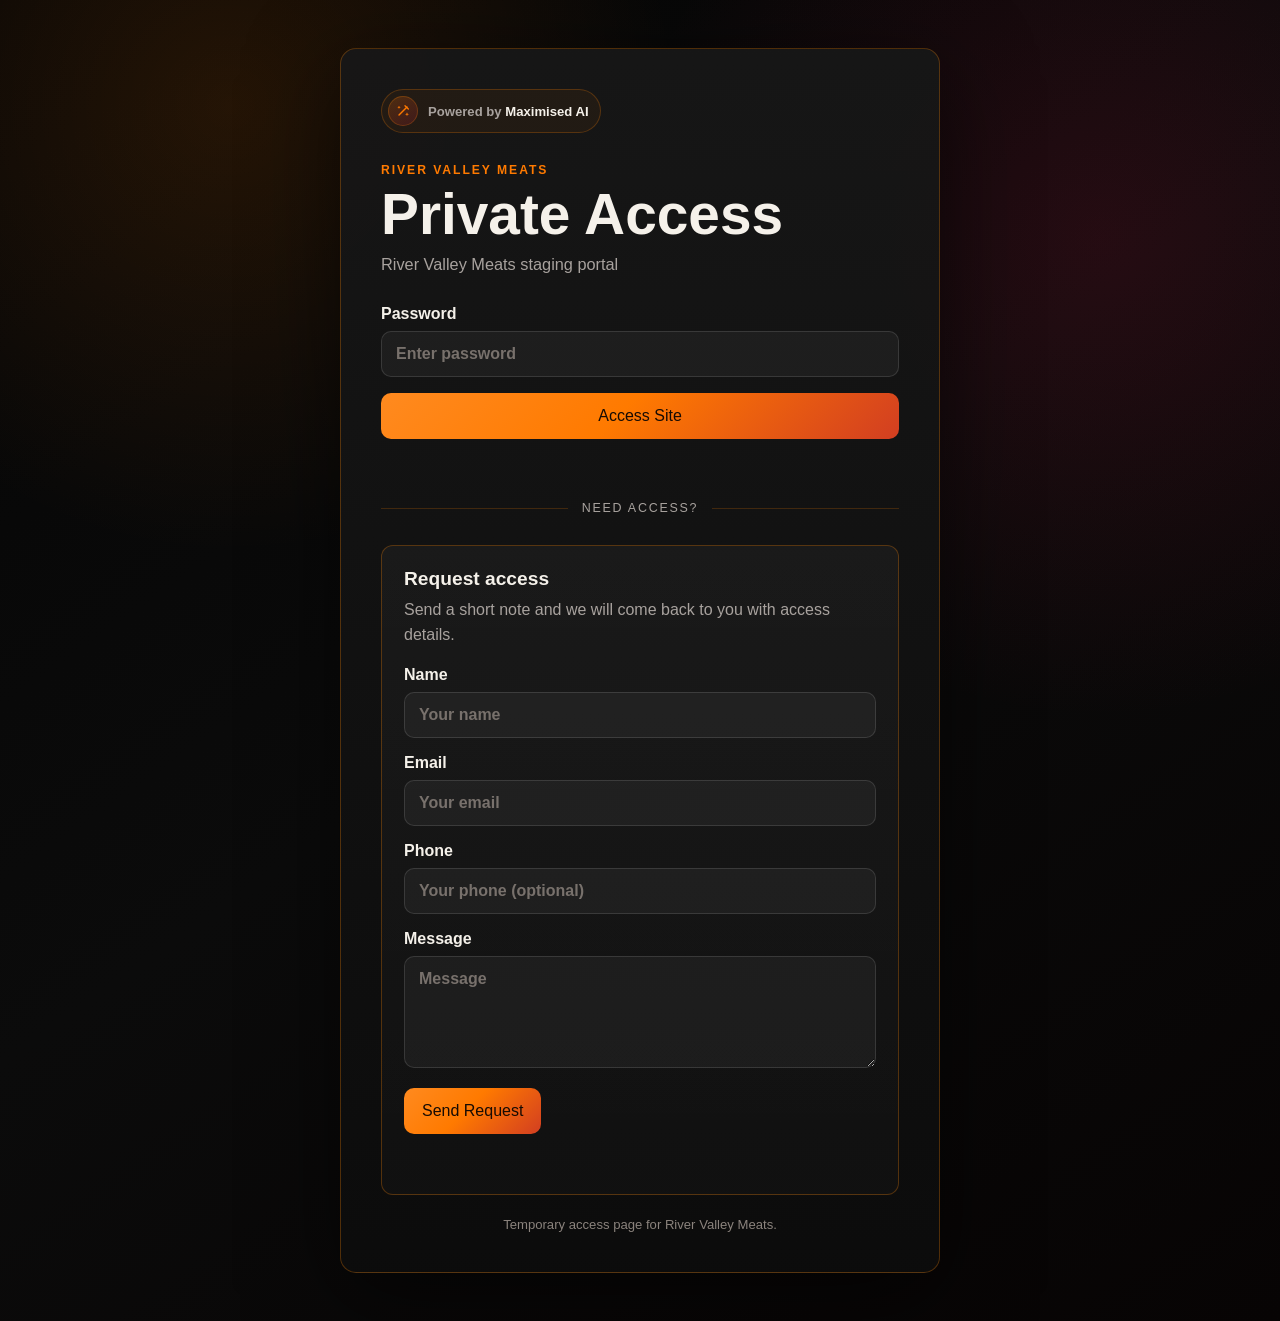
==== commit e9572124: "Update index.html" ====
--- a/index.html
+++ b/index.html
@@ -3,19 +3,19 @@
 <head>
 <meta charset="UTF-8">
 <meta name="viewport" content="width=device-width, initial-scale=1.0">
-<title>Private Access Portal | River Valley Meats</title>
+<title>Private Access | River Valley Meats</title>
 <style>
 :root{
---gate-bg:#060914;
---gate-panel:#0d1220;
---gate-panel-strong:#11192a;
---gate-text:#f4f7fb;
---gate-muted:#9aa8bb;
---gate-line:rgba(255,255,255,.13);
---gate-accent:#48d7ff;
---gate-accent-2:#7cf6c9;
---gate-error:#ff8b94;
---gate-success:#7cf6c9;
+--gate-bg:#050505;
+--gate-panel:#111111;
+--gate-panel-strong:#171717;
+--gate-text:#f5f1ea;
+--gate-muted:#a8a29e;
+--gate-line:rgba(255,132,0,.28);
+--gate-accent:#ff7a00;
+--gate-accent-2:#b1123a;
+--gate-error:#ffb199;
+--gate-success:#ffb45f;
 --ink:#222;
 --muted:#666;
 --paper:#f5f5f5;
@@ -24,9 +24,9 @@
 *{box-sizing:border-box}
 body{margin:0;font-family:Inter,Arial,sans-serif;background:var(--paper);color:var(--ink)}
 body.gate-active{background:
-radial-gradient(circle at 18% 12%,rgba(72,215,255,.14),transparent 32rem),
-radial-gradient(circle at 82% 10%,rgba(124,246,201,.09),transparent 28rem),
-linear-gradient(145deg,#040711 0%,#0b1020 48%,#070912 100%);
+radial-gradient(circle at 18% 8%,rgba(255,122,0,.12),transparent 28rem),
+radial-gradient(circle at 86% 18%,rgba(177,18,58,.16),transparent 30rem),
+linear-gradient(145deg,#050505 0%,#0b0b0b 48%,#070404 100%);
 color:var(--gate-text);
 min-height:100vh;
 }
@@ -39,56 +39,68 @@
 padding:clamp(20px,4vw,48px);
 }
 .access-card{
-width:min(100%,620px);
-background:linear-gradient(180deg,rgba(17,25,42,.94),rgba(9,14,27,.96));
+width:min(100%,600px);
+background:linear-gradient(180deg,rgba(23,23,23,.96),rgba(12,12,12,.98));
 border:1px solid var(--gate-line);
-border-radius:18px;
-padding:clamp(24px,5vw,42px);
-box-shadow:0 24px 90px rgba(0,0,0,.48);
-}
-.access-brand{display:flex;align-items:center;gap:14px;margin-bottom:28px}
+border-radius:16px;
+padding:clamp(24px,5vw,40px);
+box-shadow:0 24px 90px rgba(0,0,0,.56);
+}
+.access-powered{
+display:inline-flex;
+align-items:center;
+gap:10px;
+width:auto;
+margin-bottom:30px;
+padding:6px 11px 6px 6px;
+border:1px solid rgba(255,132,0,.24);
+border-radius:999px;
+background:rgba(255,122,0,.055);
+color:var(--gate-muted);
+font-size:.82rem;
+font-weight:700;
+}
 .access-mark{
 display:grid;
 place-items:center;
-width:46px;
-height:46px;
-border-radius:13px;
-background:linear-gradient(135deg,var(--gate-accent),var(--gate-accent-2));
-color:#031018;
-font-weight:900;
-letter-spacing:-.02em;
-}
-.access-brand strong{display:block;font-size:1.08rem}
-.access-brand span{display:block;color:var(--gate-muted);font-size:.82rem;margin-top:2px}
+width:30px;
+height:30px;
+border-radius:50%;
+background:linear-gradient(145deg,rgba(255,122,0,.2),rgba(177,18,58,.2));
+color:var(--gate-accent);
+box-shadow:inset 0 0 0 1px rgba(255,132,0,.24);
+}
+.access-mark svg{width:16px;height:16px;display:block}
+.access-powered strong{color:var(--gate-text);font-weight:800}
 .access-eyebrow{
 margin:0 0 10px;
-color:var(--gate-accent-2);
+color:var(--gate-accent);
 font-size:.76rem;
 font-weight:800;
 letter-spacing:.16em;
 text-transform:uppercase;
 }
-.access-card h1{margin:0 0 10px;font-size:clamp(2rem,7vw,3.35rem);line-height:1.02;letter-spacing:0}
-.access-intro{margin:0 0 26px;color:var(--gate-muted);font-size:1rem;line-height:1.6}
+.access-card h1{margin:0 0 8px;font-size:clamp(2.15rem,7vw,3.55rem);line-height:1;letter-spacing:0}
+.access-intro{margin:0 0 28px;color:var(--gate-muted);font-size:1.02rem;line-height:1.55}
 .access-form label,.contact-form label{display:block;font-weight:750;margin-bottom:16px;color:var(--gate-text)}
 .access-form input,.contact-form input,.contact-form textarea{
 width:100%;
 margin-top:8px;
 padding:13px 14px;
 border-radius:10px;
-border:1px solid var(--gate-line);
-background:rgba(255,255,255,.055);
+border:1px solid rgba(255,255,255,.12);
+background:rgba(255,255,255,.045);
 color:var(--gate-text);
 font:inherit;
 outline:none;
 transition:border-color .2s ease,box-shadow .2s ease,background .2s ease;
 }
 .access-form input:focus,.contact-form input:focus,.contact-form textarea:focus{
-border-color:rgba(72,215,255,.8);
-box-shadow:0 0 0 4px rgba(72,215,255,.12);
+border-color:rgba(255,122,0,.78);
+box-shadow:0 0 0 4px rgba(255,122,0,.13);
 background:rgba(255,255,255,.075);
 }
-.access-form input::placeholder,.contact-form input::placeholder,.contact-form textarea::placeholder{color:#718198}
+.access-form input::placeholder,.contact-form input::placeholder,.contact-form textarea::placeholder{color:#78716c}
 .button{
 display:inline-flex;
 align-items:center;
@@ -99,8 +111,8 @@
 padding:12px 18px;
 border:0;
 border-radius:10px;
-background:linear-gradient(135deg,var(--gate-accent),var(--gate-accent-2));
-color:#031018;
+background:linear-gradient(135deg,#ff8a1f 0%,#ff7a00 46%,#b1123a 140%);
+color:#160b04;
 font-weight:850;
 font:inherit;
 text-decoration:none;
@@ -122,17 +134,17 @@
 letter-spacing:.14em;
 text-transform:uppercase;
 }
-.divider::before,.divider::after{content:"";height:1px;background:var(--gate-line)}
+.divider::before,.divider::after{content:"";height:1px;background:rgba(255,132,0,.2)}
 .contact-form{
 padding:22px;
 border:1px solid var(--gate-line);
-border-radius:14px;
-background:rgba(255,255,255,.035);
+border-radius:12px;
+background:linear-gradient(180deg,rgba(255,255,255,.035),rgba(255,255,255,.02));
 }
 .contact-form h2{margin:0 0 8px;font-size:1.2rem;color:var(--gate-text)}
 .contact-form p{margin:0 0 18px;color:var(--gate-muted);line-height:1.55}
 .contact-form textarea{min-height:112px;resize:vertical}
-.access-footnote{margin:22px 0 0;color:#74849a;font-size:.82rem;text-align:center}
+.access-footnote{margin:22px 0 0;color:#8b837d;font-size:.82rem;text-align:center}
 .top-banner{
 background:#cc0000;
 color:white;
@@ -189,7 +201,6 @@
 .access-shell{padding:14px}
 .access-card{border-radius:14px;padding:22px}
 .contact-form{padding:18px}
-.access-brand{align-items:flex-start}
 .access-card h1{font-size:2.05rem}
 }
 </style>
@@ -197,17 +208,21 @@
 <body class="gate-active">
 <section id="access-gate" class="access-shell" aria-labelledby="access-title">
 <div class="access-card">
-<div class="access-brand" aria-label="Maximised AI">
-<div class="access-mark">AI</div>
-<div>
-<strong>MaximisedAI</strong>
-<span>Automate Your Potential</span>
-</div>
-</div>
-
-<p class="access-eyebrow">Private Access Portal</p>
-<h1 id="access-title">Private site access</h1>
-<p class="access-intro">Enter the current access password to view the River Valley Meats temporary site, or request access below.</p>
+<div class="access-powered" aria-label="Powered by Maximised AI">
+<span class="access-mark" aria-hidden="true">
+<svg viewBox="0 0 24 24" fill="none" role="img">
+<path d="M6 18L18 6" stroke="currentColor" stroke-width="2" stroke-linecap="round"/>
+<path d="M15 4l5 5" stroke="currentColor" stroke-width="2" stroke-linecap="round"/>
+<path d="M6 4l.7 1.8L8.5 6.5 6.7 7.2 6 9 5.3 7.2 3.5 6.5l1.8-.7L6 4z" fill="currentColor"/>
+<path d="M18 14l.8 2.2L21 17l-2.2.8L18 20l-.8-2.2L15 17l2.2-.8L18 14z" fill="currentColor"/>
+</svg>
+</span>
+<span>Powered by <strong>Maximised AI</strong></span>
+</div>
+
+<p class="access-eyebrow">River Valley Meats</p>
+<h1 id="access-title">Private Access</h1>
+<p class="access-intro">River Valley Meats staging portal</p>
 
 <form id="password-form" class="access-form">
 <label for="site-password">Password
@@ -217,7 +232,7 @@
 <p id="password-status" class="gate-status" aria-live="polite"></p>
 </form>
 
-<div class="divider">Access request</div>
+<div class="divider">Need access?</div>
 
 <div class="contact-form">
 <h2>Request access</h2>
